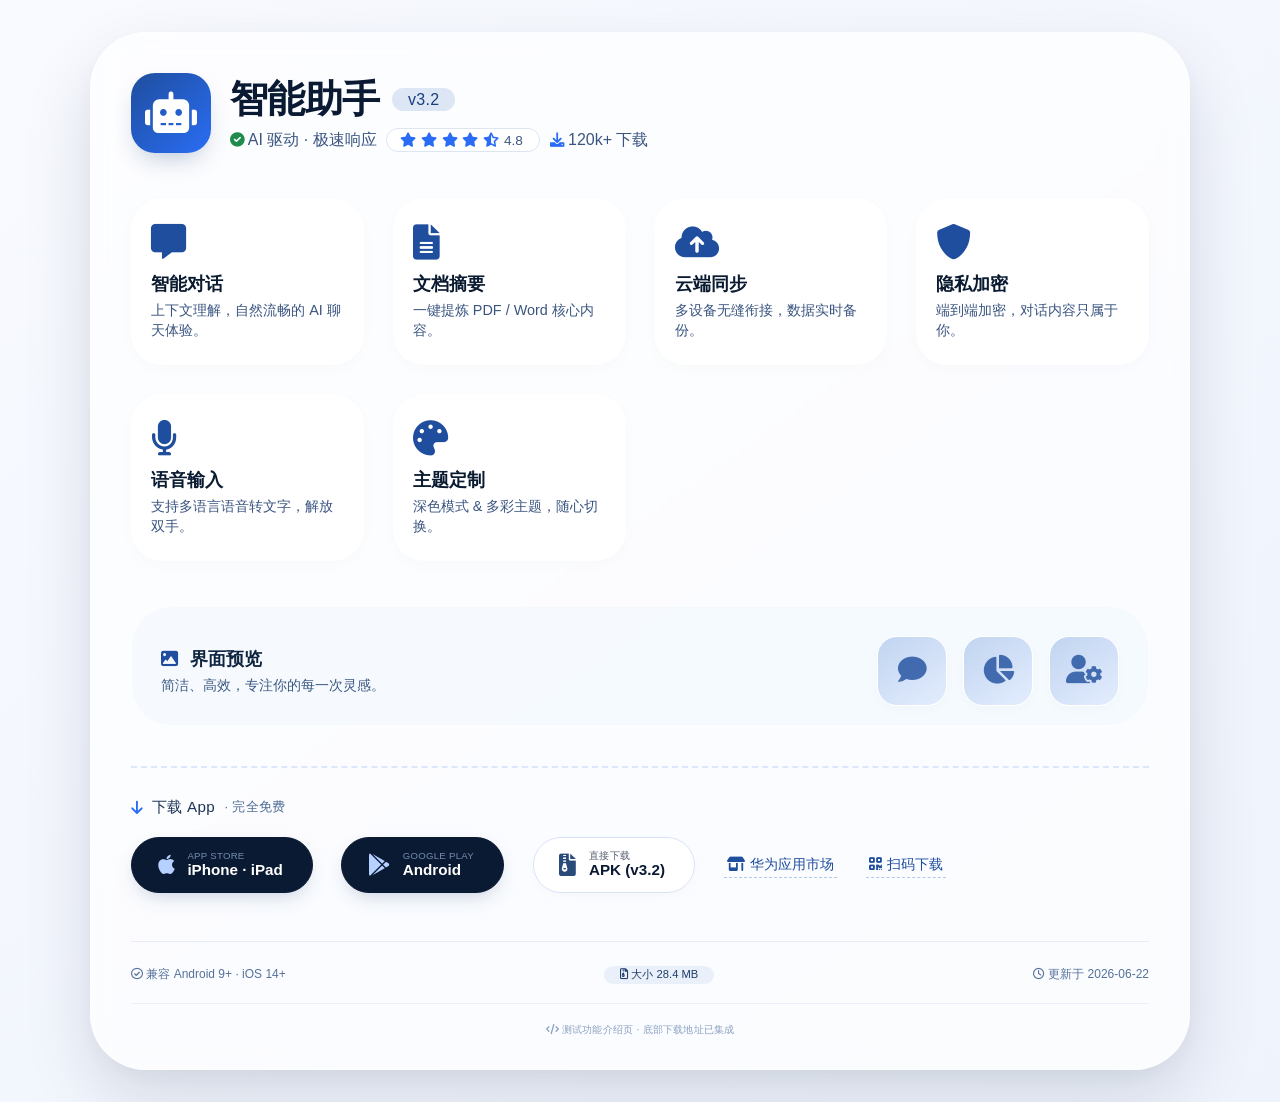
==== index.html @ 9016955b "Add index.html for app introduction page This file contains the complete HTML structure for the app " ====
<!DOCTYPE html>
<html lang="zh-CN">
<head>
  <meta charset="UTF-8">
  <meta name="viewport" content="width=device-width, initial-scale=1.0, maximum-scale=1.5, user-scalable=yes">
  <title>智能助手 · App 功能介绍</title>
  <!-- Font Awesome 图标库 (免费) -->
  <link rel="stylesheet" href="https://cdnjs.cloudflare.com/ajax/libs/font-awesome/6.0.0-beta3/css/all.min.css">
  <style>
    /* ----- 全局重置 & 主题 ----- */
    * {
      margin: 0;
      padding: 0;
      box-sizing: border-box;
    }

    body {
      font-family: 'Inter', -apple-system, BlinkMacSystemFont, 'Segoe UI', Roboto, Helvetica, Arial, sans-serif;
      background: linear-gradient(145deg, #f8faff 0%, #eef3fc 100%);
      min-height: 100vh;
      display: flex;
      flex-direction: column;
      align-items: center;
      justify-content: center;
      padding: 2rem 1.2rem;
      color: #0e1d34;
    }

    /* 主卡片容器 – 模拟移动应用介绍页 */
    .app-card {
      max-width: 1100px;
      width: 100%;
      background: rgba(255, 255, 255, 0.70);
      backdrop-filter: blur(12px);
      -webkit-backdrop-filter: blur(12px);
      border-radius: 56px;
      padding: 2.5rem 2.5rem 2rem;
      box-shadow: 0 30px 70px rgba(0, 20, 50, 0.12), 0 8px 24px rgba(0, 20, 50, 0.04);
      border: 1px solid rgba(255, 255, 255, 0.4);
      transition: all 0.2s;
    }

    /* 头部区域：App 图标 + 名称 + 简短描述 */
    .app-header {
      display: flex;
      flex-wrap: wrap;
      align-items: center;
      gap: 1.5rem 1.2rem;
      margin-bottom: 2.8rem;
    }

    .app-icon {
      width: 80px;
      height: 80px;
      background: linear-gradient(135deg, #1f4e9e, #2a6df4);
      border-radius: 24px;
      display: flex;
      align-items: center;
      justify-content: center;
      color: white;
      font-size: 2.6rem;
      box-shadow: 0 12px 24px -8px rgba(26, 62, 124, 0.3);
      flex-shrink: 0;
    }

    .app-title-group {
      flex: 1;
    }

    .app-title-group h1 {
      font-size: 2.4rem;
      font-weight: 700;
      letter-spacing: -0.02em;
      color: #0b1a33;
      display: flex;
      align-items: center;
      flex-wrap: wrap;
      gap: 0.2rem 0.8rem;
    }

    .app-title-group h1 small {
      font-size: 1rem;
      font-weight: 500;
      background: #dce6f5;
      padding: 0.15rem 1rem;
      border-radius: 40px;
      color: #1a3e7c;
      letter-spacing: 0.02em;
    }

    .app-title-group .subhead {
      font-size: 1rem;
      color: #3b5580;
      margin-top: 0.2rem;
      font-weight: 400;
      display: flex;
      align-items: center;
      gap: 0.6rem;
      flex-wrap: wrap;
    }

    .app-title-group .subhead i {
      color: #2a6df4;
      font-size: 0.9rem;
    }

    .rating {
      background: #ffffffcc;
      backdrop-filter: blur(4px);
      padding: 0.2rem 1rem 0.2rem 0.8rem;
      border-radius: 40px;
      font-size: 0.85rem;
      font-weight: 500;
      border: 1px solid #dce5f2;
      display: inline-flex;
      align-items: center;
      gap: 0.3rem;
    }

    .rating i {
      color: #f5b342;
    }

    /* 功能网格 — 重点功能介绍 */
    .features-grid {
      display: grid;
      grid-template-columns: repeat(auto-fit, minmax(190px, 1fr));
      gap: 1.8rem;
      margin: 2.2rem 0 2.8rem;
    }

    .feature-item {
      background: rgba(255, 255, 255, 0.6);
      backdrop-filter: blur(4px);
      -webkit-backdrop-filter: blur(4px);
      padding: 1.5rem 1.2rem;
      border-radius: 32px;
      border: 1px solid rgba(255, 255, 255, 0.8);
      box-shadow: 0 4px 16px rgba(0, 10, 30, 0.02);
      transition: 0.15s ease;
      display: flex;
      flex-direction: column;
    }

    .feature-item:hover {
      background: rgba(255, 255, 255, 0.85);
      box-shadow: 0 12px 28px -8px rgba(26, 62, 124, 0.08);
    }

    .feature-item .icon {
      font-size: 2.2rem;
      color: #1f4e9e;
      margin-bottom: 0.5rem;
    }

    .feature-item h3 {
      font-size: 1.15rem;
      font-weight: 600;
      margin-bottom: 0.25rem;
      color: #0a1a30;
    }

    .feature-item p {
      font-size: 0.9rem;
      line-height: 1.4;
      color: #3a5580;
    }

    /* 特色展示区 — 横向截图/预览 (模拟) */
    .preview-section {
      background: rgba(240, 247, 255, 0.5);
      border-radius: 40px;
      padding: 1.8rem 1.8rem 1.2rem;
      margin: 1.5rem 0 2.5rem;
      border: 1px solid rgba(255, 255, 255, 0.6);
      display: flex;
      flex-wrap: wrap;
      align-items: center;
      justify-content: space-between;
      gap: 1.2rem;
    }

    .preview-text {
      flex: 1 1 200px;
    }

    .preview-text h4 {
      font-size: 1.1rem;
      font-weight: 600;
      color: #0f2440;
      margin-bottom: 0.3rem;
    }

    .preview-text p {
      color: #3d5a82;
      font-size: 0.9rem;
    }

    .preview-thumbnails {
      display: flex;
      gap: 1rem;
      flex-wrap: wrap;
    }

    .thumb {
      width: 70px;
      height: 70px;
      background: linear-gradient(145deg, #c1d4f0, #e3edfe);
      border-radius: 20px;
      display: flex;
      align-items: center;
      justify-content: center;
      color: #1f4e9e;
      font-size: 1.8rem;
      border: 1px solid white;
      box-shadow: 0 4px 12px rgba(0,0,0,0.02);
    }

    .thumb i {
      opacity: 0.8;
    }

    /* ----- 底部下载区域 (重点) ----- */
    .download-section {
      margin-top: 2.2rem;
      padding-top: 1.8rem;
      border-top: 2px dashed rgba(42, 109, 244, 0.15);
      display: flex;
      flex-direction: column;
      gap: 1.2rem;
    }

    .download-title {
      font-weight: 500;
      color: #1d3457;
      letter-spacing: 0.02em;
      font-size: 0.95rem;
      display: flex;
      align-items: center;
      gap: 0.6rem;
    }

    .download-title i {
      color: #2a6df4;
    }

    .download-buttons {
      display: flex;
      flex-wrap: wrap;
      align-items: center;
      gap: 1rem 1.8rem;
    }

    /* 下载按钮通用样式 */
    .download-btn {
      display: inline-flex;
      align-items: center;
      justify-content: center;
      gap: 0.8rem;
      padding: 0.75rem 1.8rem 0.75rem 1.6rem;
      border-radius: 60px;
      background: white;
      border: 1px solid #d6e2f5;
      box-shadow: 0 4px 12px rgba(0, 20, 50, 0.02);
      font-weight: 500;
      font-size: 0.95rem;
      color: #0b1a33;
      text-decoration: none;
      transition: 0.15s ease;
      cursor: default;  /* 演示页面，无实际跳转 */
    }

    .download-btn i {
      font-size: 1.4rem;
      color: #1a3e7c;
    }

    .download-btn .btn-label {
      display: flex;
      flex-direction: column;
      line-height: 1.2;
    }

    .download-btn .btn-label small {
      font-weight: 400;
      font-size: 0.6rem;
      letter-spacing: 0.03em;
      opacity: 0.7;
      text-transform: uppercase;
    }

    .download-btn .btn-label span {
      font-weight: 600;
      font-size: 0.95rem;
    }

    /* 主要品牌下载按钮 (App Store / Google Play 风格) */
    .download-btn.primary {
      background: #0b1a33;
      border-color: #0b1a33;
      color: white;
      box-shadow: 0 8px 20px -6px rgba(26, 62, 124, 0.25);
    }

    .download-btn.primary i {
      color: #b6d0ff;
    }

    .download-btn.primary .btn-label small {
      color: #a0bce6;
    }

    .download-btn.primary .btn-label span {
      color: white;
    }

    /* 次要按钮 (APK / 其他) */
    .download-btn.secondary {
      background: rgba(255, 255, 255, 0.7);
      backdrop-filter: blur(4px);
    }

    .download-btn.secondary i {
      color: #2a4b7a;
    }

    /* 纯文本下载链接 (额外) */
    .download-link {
      color: #1f4e9e;
      font-weight: 500;
      text-decoration: none;
      border-bottom: 1px dashed #b2c9e8;
      padding: 0.2rem 0.2rem;
      transition: 0.1s;
      font-size: 0.9rem;
      display: inline-flex;
      align-items: center;
      gap: 0.3rem;
    }

    .download-link i {
      font-size: 0.9rem;
    }

    .download-link:hover {
      border-bottom-color: #1f4e9e;
    }

    /* 额外的底部小标签 */
    .footnote {
      margin-top: 1.8rem;
      font-size: 0.75rem;
      color: #55719b;
      display: flex;
      flex-wrap: wrap;
      justify-content: space-between;
      align-items: center;
      border-top: 1px solid #e6edf8;
      padding-top: 1.5rem;
    }

    .footnote .version {
      background: #eaf0fa;
      padding: 0.1rem 1rem;
      border-radius: 40px;
      font-size: 0.7rem;
      color: #1f3d69;
    }

    /* 响应式调整 */
    @media (max-width: 700px) {
      .app-card { padding: 1.8rem 1.2rem; border-radius: 40px; }
      .app-title-group h1 { font-size: 1.8rem; }
      .app-icon { width: 68px; height: 68px; font-size: 2.2rem; }
      .features-grid { grid-template-columns: 1fr 1fr; gap: 1rem; }
      .download-buttons { flex-direction: column; align-items: stretch; }
      .download-btn { justify-content: center; }
    }

    @media (max-width: 480px) {
      .features-grid { grid-template-columns: 1fr; }
      .preview-thumbnails { justify-content: center; }
      .app-header { flex-direction: column; align-items: flex-start; }
    }

    /* 无实际链接，但保留指针样式 */
    .download-btn, .download-link {
      cursor: default;
    }

    /* 模拟「复制链接」小交互 (视觉) */
    .download-btn:active {
      transform: scale(0.97);
    }
  </style>
</head>
<body>
<div class="app-card">

  <!-- 头部：App 标识 + 名称 + 评分 -->
  <header class="app-header">
    <div class="app-icon">
      <i class="fas fa-robot"></i>
    </div>
    <div class="app-title-group">
      <h1>
        智能助手
        <small>v3.2</small>
      </h1>
      <div class="subhead">
        <span><i class="fas fa-check-circle" style="color:#1f8b4c;"></i> AI 驱动 · 极速响应</span>
        <span class="rating">
          <i class="fas fa-star"></i><i class="fas fa-star"></i><i class="fas fa-star"></i><i class="fas fa-star"></i><i class="fas fa-star-half-alt"></i> 4.8
        </span>
        <span><i class="fas fa-download"></i> 120k+ 下载</span>
      </div>
    </div>
  </header>

  <!-- 功能介绍网格 (6个核心功能) -->
  <section class="features-grid">
    <div class="feature-item">
      <div class="icon"><i class="fas fa-message"></i></div>
      <h3>智能对话</h3>
      <p>上下文理解，自然流畅的 AI 聊天体验。</p>
    </div>
    <div class="feature-item">
      <div class="icon"><i class="fas fa-file-lines"></i></div>
      <h3>文档摘要</h3>
      <p>一键提炼 PDF / Word 核心内容。</p>
    </div>
    <div class="feature-item">
      <div class="icon"><i class="fas fa-cloud-upload-alt"></i></div>
      <h3>云端同步</h3>
      <p>多设备无缝衔接，数据实时备份。</p>
    </div>
    <div class="feature-item">
      <div class="icon"><i class="fas fa-shield-alt"></i></div>
      <h3>隐私加密</h3>
      <p>端到端加密，对话内容只属于你。</p>
    </div>
    <div class="feature-item">
      <div class="icon"><i class="fas fa-microphone"></i></div>
      <h3>语音输入</h3>
      <p>支持多语言语音转文字，解放双手。</p>
    </div>
    <div class="feature-item">
      <div class="icon"><i class="fas fa-palette"></i></div>
      <h3>主题定制</h3>
      <p>深色模式 & 多彩主题，随心切换。</p>
    </div>
  </section>

  <!-- 预览/截图展示 (模拟) -->
  <div class="preview-section">
    <div class="preview-text">
      <h4><i class="fas fa-image" style="margin-right: 6px; color:#1f4e9e;"></i> 界面预览</h4>
      <p>简洁、高效，专注你的每一次灵感。</p>
    </div>
    <div class="preview-thumbnails">
      <div class="thumb"><i class="fas fa-comment"></i></div>
      <div class="thumb"><i class="fas fa-chart-pie"></i></div>
      <div class="thumb"><i class="fas fa-user-cog"></i></div>
    </div>
  </div>

  <!-- 底部下载区域 (重点) -->
  <div class="download-section">
    <div class="download-title">
      <i class="fas fa-arrow-down"></i> 下载 App
      <span style="font-weight:400; font-size:0.8rem; color:#4d6a95;">· 完全免费</span>
    </div>

    <div class="download-buttons">
      <!-- App Store 下载 -->
      <a class="download-btn primary" href="#">
        <i class="fab fa-apple"></i>
        <span class="btn-label">
          <small>App Store</small>
          <span>iPhone · iPad</span>
        </span>
      </a>

      <!-- Google Play 下载 -->
      <a class="download-btn primary" href="#">
        <i class="fab fa-google-play"></i>
        <span class="btn-label">
          <small>Google Play</small>
          <span>Android</span>
        </span>
      </a>

      <!-- 直接下载 APK (Android) -->
      <a class="download-btn secondary" href="#">
        <i class="fas fa-file-archive"></i>
        <span class="btn-label">
          <small>直接下载</small>
          <span>APK (v3.2)</span>
        </span>
      </a>

      <!-- 额外的下载链接 (如 华为 / 小米 等) -->
      <a class="download-link" href="#">
        <i class="fas fa-store-alt"></i> 华为应用市场
      </a>
      <a class="download-link" href="#">
        <i class="fas fa-qrcode"></i> 扫码下载
      </a>
    </div>

    <!-- 附加信息：版本、大小等 -->
    <div class="footnote">
      <span><i class="far fa-circle-check"></i> 兼容 Android 9+ · iOS 14+</span>
      <span class="version"> <i class="far fa-file-zipper"></i> 大小 28.4 MB</span>
      <span><i class="far fa-clock"></i> 更新于 2026-06-22</span>
    </div>
  </div>

  <!-- 页面底部小标注 (仅作演示) -->
  <div style="margin-top:1.2rem; font-size:0.65rem; color:#8ba0c0; text-align:center; border-top:1px solid #eaf0fa; padding-top:1.2rem; letter-spacing:0.02em;">
    <i class="fas fa-code"></i> 测试功能介绍页 · 底部下载地址已集成
  </div>
</div>
</body>
</html>
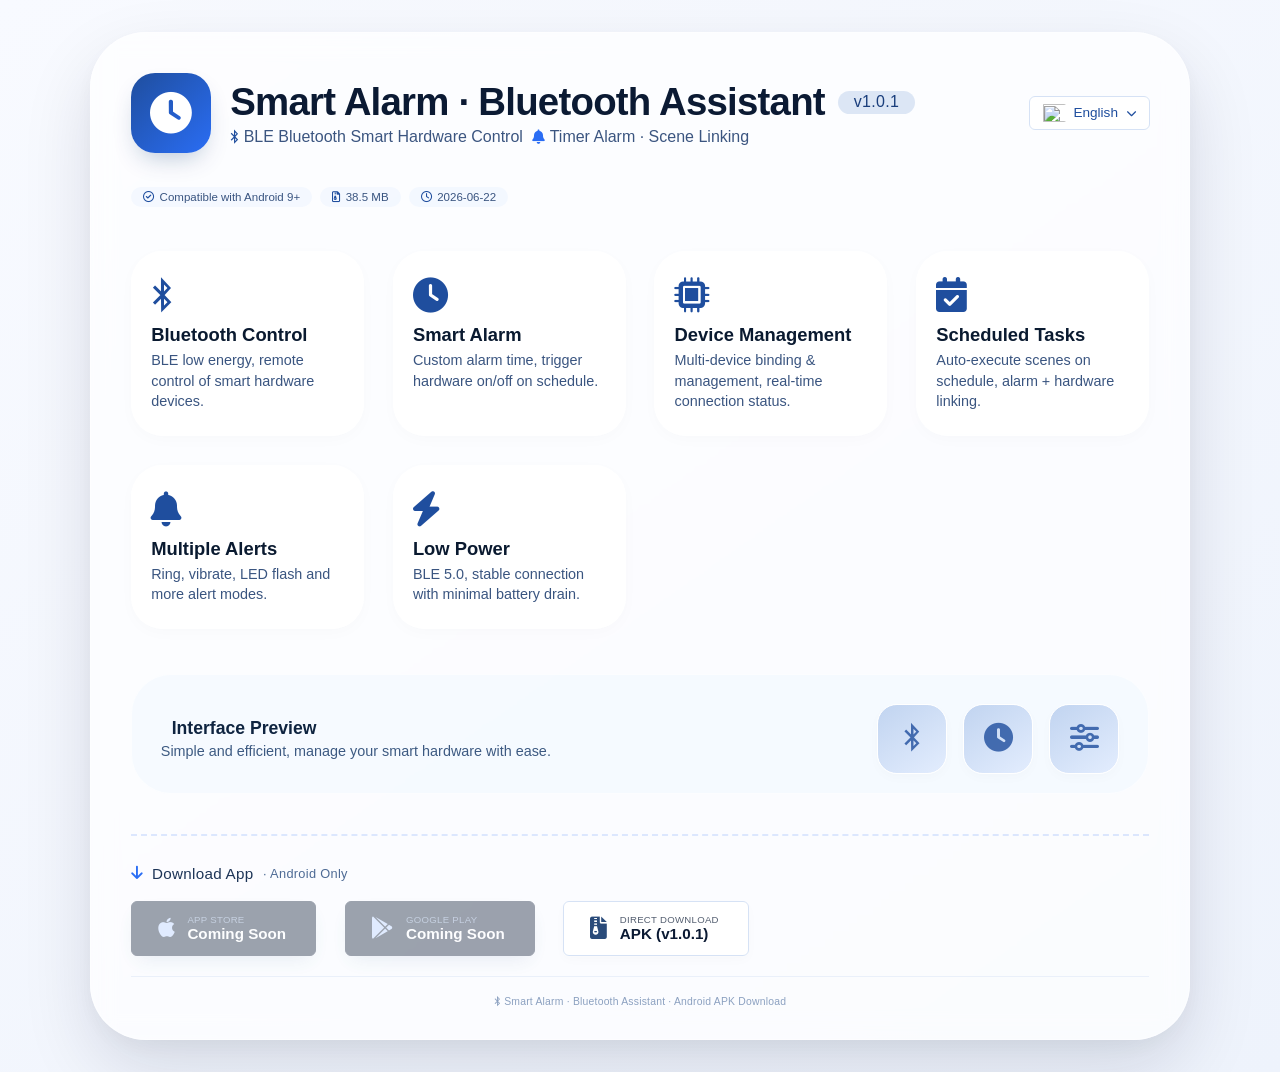
==== commit 4da1b002: "Refactor app page: split files, add i18n, redesign UI Split index.html into HTML/CSS/JS. Add i18n.js" ====
--- a/index.html
+++ b/index.html
@@ -1,525 +1,147 @@
 <!DOCTYPE html>
-<html lang="zh-CN">
+<html lang="en">
 <head>
   <meta charset="UTF-8">
   <meta name="viewport" content="width=device-width, initial-scale=1.0, maximum-scale=1.5, user-scalable=yes">
-  <title>智能助手 · App 功能介绍</title>
-  <!-- Font Awesome 图标库 (免费) -->
+  <title data-i18n="page.title">Smart Alarm · Bluetooth Assistant</title>
+  <!-- Font Awesome -->
   <link rel="stylesheet" href="https://cdnjs.cloudflare.com/ajax/libs/font-awesome/6.0.0-beta3/css/all.min.css">
-  <style>
-    /* ----- 全局重置 & 主题 ----- */
-    * {
-      margin: 0;
-      padding: 0;
-      box-sizing: border-box;
-    }
-
-    body {
-      font-family: 'Inter', -apple-system, BlinkMacSystemFont, 'Segoe UI', Roboto, Helvetica, Arial, sans-serif;
-      background: linear-gradient(145deg, #f8faff 0%, #eef3fc 100%);
-      min-height: 100vh;
-      display: flex;
-      flex-direction: column;
-      align-items: center;
-      justify-content: center;
-      padding: 2rem 1.2rem;
-      color: #0e1d34;
-    }
-
-    /* 主卡片容器 – 模拟移动应用介绍页 */
-    .app-card {
-      max-width: 1100px;
-      width: 100%;
-      background: rgba(255, 255, 255, 0.70);
-      backdrop-filter: blur(12px);
-      -webkit-backdrop-filter: blur(12px);
-      border-radius: 56px;
-      padding: 2.5rem 2.5rem 2rem;
-      box-shadow: 0 30px 70px rgba(0, 20, 50, 0.12), 0 8px 24px rgba(0, 20, 50, 0.04);
-      border: 1px solid rgba(255, 255, 255, 0.4);
-      transition: all 0.2s;
-    }
-
-    /* 头部区域：App 图标 + 名称 + 简短描述 */
-    .app-header {
-      display: flex;
-      flex-wrap: wrap;
-      align-items: center;
-      gap: 1.5rem 1.2rem;
-      margin-bottom: 2.8rem;
-    }
-
-    .app-icon {
-      width: 80px;
-      height: 80px;
-      background: linear-gradient(135deg, #1f4e9e, #2a6df4);
-      border-radius: 24px;
-      display: flex;
-      align-items: center;
-      justify-content: center;
-      color: white;
-      font-size: 2.6rem;
-      box-shadow: 0 12px 24px -8px rgba(26, 62, 124, 0.3);
-      flex-shrink: 0;
-    }
-
-    .app-title-group {
-      flex: 1;
-    }
-
-    .app-title-group h1 {
-      font-size: 2.4rem;
-      font-weight: 700;
-      letter-spacing: -0.02em;
-      color: #0b1a33;
-      display: flex;
-      align-items: center;
-      flex-wrap: wrap;
-      gap: 0.2rem 0.8rem;
-    }
-
-    .app-title-group h1 small {
-      font-size: 1rem;
-      font-weight: 500;
-      background: #dce6f5;
-      padding: 0.15rem 1rem;
-      border-radius: 40px;
-      color: #1a3e7c;
-      letter-spacing: 0.02em;
-    }
-
-    .app-title-group .subhead {
-      font-size: 1rem;
-      color: #3b5580;
-      margin-top: 0.2rem;
-      font-weight: 400;
-      display: flex;
-      align-items: center;
-      gap: 0.6rem;
-      flex-wrap: wrap;
-    }
-
-    .app-title-group .subhead i {
-      color: #2a6df4;
-      font-size: 0.9rem;
-    }
-
-    .rating {
-      background: #ffffffcc;
-      backdrop-filter: blur(4px);
-      padding: 0.2rem 1rem 0.2rem 0.8rem;
-      border-radius: 40px;
-      font-size: 0.85rem;
-      font-weight: 500;
-      border: 1px solid #dce5f2;
-      display: inline-flex;
-      align-items: center;
-      gap: 0.3rem;
-    }
-
-    .rating i {
-      color: #f5b342;
-    }
-
-    /* 功能网格 — 重点功能介绍 */
-    .features-grid {
-      display: grid;
-      grid-template-columns: repeat(auto-fit, minmax(190px, 1fr));
-      gap: 1.8rem;
-      margin: 2.2rem 0 2.8rem;
-    }
-
-    .feature-item {
-      background: rgba(255, 255, 255, 0.6);
-      backdrop-filter: blur(4px);
-      -webkit-backdrop-filter: blur(4px);
-      padding: 1.5rem 1.2rem;
-      border-radius: 32px;
-      border: 1px solid rgba(255, 255, 255, 0.8);
-      box-shadow: 0 4px 16px rgba(0, 10, 30, 0.02);
-      transition: 0.15s ease;
-      display: flex;
-      flex-direction: column;
-    }
-
-    .feature-item:hover {
-      background: rgba(255, 255, 255, 0.85);
-      box-shadow: 0 12px 28px -8px rgba(26, 62, 124, 0.08);
-    }
-
-    .feature-item .icon {
-      font-size: 2.2rem;
-      color: #1f4e9e;
-      margin-bottom: 0.5rem;
-    }
-
-    .feature-item h3 {
-      font-size: 1.15rem;
-      font-weight: 600;
-      margin-bottom: 0.25rem;
-      color: #0a1a30;
-    }
-
-    .feature-item p {
-      font-size: 0.9rem;
-      line-height: 1.4;
-      color: #3a5580;
-    }
-
-    /* 特色展示区 — 横向截图/预览 (模拟) */
-    .preview-section {
-      background: rgba(240, 247, 255, 0.5);
-      border-radius: 40px;
-      padding: 1.8rem 1.8rem 1.2rem;
-      margin: 1.5rem 0 2.5rem;
-      border: 1px solid rgba(255, 255, 255, 0.6);
-      display: flex;
-      flex-wrap: wrap;
-      align-items: center;
-      justify-content: space-between;
-      gap: 1.2rem;
-    }
-
-    .preview-text {
-      flex: 1 1 200px;
-    }
-
-    .preview-text h4 {
-      font-size: 1.1rem;
-      font-weight: 600;
-      color: #0f2440;
-      margin-bottom: 0.3rem;
-    }
-
-    .preview-text p {
-      color: #3d5a82;
-      font-size: 0.9rem;
-    }
-
-    .preview-thumbnails {
-      display: flex;
-      gap: 1rem;
-      flex-wrap: wrap;
-    }
-
-    .thumb {
-      width: 70px;
-      height: 70px;
-      background: linear-gradient(145deg, #c1d4f0, #e3edfe);
-      border-radius: 20px;
-      display: flex;
-      align-items: center;
-      justify-content: center;
-      color: #1f4e9e;
-      font-size: 1.8rem;
-      border: 1px solid white;
-      box-shadow: 0 4px 12px rgba(0,0,0,0.02);
-    }
-
-    .thumb i {
-      opacity: 0.8;
-    }
-
-    /* ----- 底部下载区域 (重点) ----- */
-    .download-section {
-      margin-top: 2.2rem;
-      padding-top: 1.8rem;
-      border-top: 2px dashed rgba(42, 109, 244, 0.15);
-      display: flex;
-      flex-direction: column;
-      gap: 1.2rem;
-    }
-
-    .download-title {
-      font-weight: 500;
-      color: #1d3457;
-      letter-spacing: 0.02em;
-      font-size: 0.95rem;
-      display: flex;
-      align-items: center;
-      gap: 0.6rem;
-    }
-
-    .download-title i {
-      color: #2a6df4;
-    }
-
-    .download-buttons {
-      display: flex;
-      flex-wrap: wrap;
-      align-items: center;
-      gap: 1rem 1.8rem;
-    }
-
-    /* 下载按钮通用样式 */
-    .download-btn {
-      display: inline-flex;
-      align-items: center;
-      justify-content: center;
-      gap: 0.8rem;
-      padding: 0.75rem 1.8rem 0.75rem 1.6rem;
-      border-radius: 60px;
-      background: white;
-      border: 1px solid #d6e2f5;
-      box-shadow: 0 4px 12px rgba(0, 20, 50, 0.02);
-      font-weight: 500;
-      font-size: 0.95rem;
-      color: #0b1a33;
-      text-decoration: none;
-      transition: 0.15s ease;
-      cursor: default;  /* 演示页面，无实际跳转 */
-    }
-
-    .download-btn i {
-      font-size: 1.4rem;
-      color: #1a3e7c;
-    }
-
-    .download-btn .btn-label {
-      display: flex;
-      flex-direction: column;
-      line-height: 1.2;
-    }
-
-    .download-btn .btn-label small {
-      font-weight: 400;
-      font-size: 0.6rem;
-      letter-spacing: 0.03em;
-      opacity: 0.7;
-      text-transform: uppercase;
-    }
-
-    .download-btn .btn-label span {
-      font-weight: 600;
-      font-size: 0.95rem;
-    }
-
-    /* 主要品牌下载按钮 (App Store / Google Play 风格) */
-    .download-btn.primary {
-      background: #0b1a33;
-      border-color: #0b1a33;
-      color: white;
-      box-shadow: 0 8px 20px -6px rgba(26, 62, 124, 0.25);
-    }
-
-    .download-btn.primary i {
-      color: #b6d0ff;
-    }
-
-    .download-btn.primary .btn-label small {
-      color: #a0bce6;
-    }
-
-    .download-btn.primary .btn-label span {
-      color: white;
-    }
-
-    /* 次要按钮 (APK / 其他) */
-    .download-btn.secondary {
-      background: rgba(255, 255, 255, 0.7);
-      backdrop-filter: blur(4px);
-    }
-
-    .download-btn.secondary i {
-      color: #2a4b7a;
-    }
-
-    /* 纯文本下载链接 (额外) */
-    .download-link {
-      color: #1f4e9e;
-      font-weight: 500;
-      text-decoration: none;
-      border-bottom: 1px dashed #b2c9e8;
-      padding: 0.2rem 0.2rem;
-      transition: 0.1s;
-      font-size: 0.9rem;
-      display: inline-flex;
-      align-items: center;
-      gap: 0.3rem;
-    }
-
-    .download-link i {
-      font-size: 0.9rem;
-    }
-
-    .download-link:hover {
-      border-bottom-color: #1f4e9e;
-    }
-
-    /* 额外的底部小标签 */
-    .footnote {
-      margin-top: 1.8rem;
-      font-size: 0.75rem;
-      color: #55719b;
-      display: flex;
-      flex-wrap: wrap;
-      justify-content: space-between;
-      align-items: center;
-      border-top: 1px solid #e6edf8;
-      padding-top: 1.5rem;
-    }
-
-    .footnote .version {
-      background: #eaf0fa;
-      padding: 0.1rem 1rem;
-      border-radius: 40px;
-      font-size: 0.7rem;
-      color: #1f3d69;
-    }
-
-    /* 响应式调整 */
-    @media (max-width: 700px) {
-      .app-card { padding: 1.8rem 1.2rem; border-radius: 40px; }
-      .app-title-group h1 { font-size: 1.8rem; }
-      .app-icon { width: 68px; height: 68px; font-size: 2.2rem; }
-      .features-grid { grid-template-columns: 1fr 1fr; gap: 1rem; }
-      .download-buttons { flex-direction: column; align-items: stretch; }
-      .download-btn { justify-content: center; }
-    }
-
-    @media (max-width: 480px) {
-      .features-grid { grid-template-columns: 1fr; }
-      .preview-thumbnails { justify-content: center; }
-      .app-header { flex-direction: column; align-items: flex-start; }
-    }
-
-    /* 无实际链接，但保留指针样式 */
-    .download-btn, .download-link {
-      cursor: default;
-    }
-
-    /* 模拟「复制链接」小交互 (视觉) */
-    .download-btn:active {
-      transform: scale(0.97);
-    }
-  </style>
+  <!-- 样式 -->
+  <link rel="stylesheet" href="styles.css">
 </head>
 <body>
+
 <div class="app-card">
 
-  <!-- 头部：App 标识 + 名称 + 评分 -->
+  <!-- 头部 -->
   <header class="app-header">
     <div class="app-icon">
-      <i class="fas fa-robot"></i>
+      <i class="fas fa-clock"></i>
     </div>
     <div class="app-title-group">
       <h1>
-        智能助手
-        <small>v3.2</small>
+        <span data-i18n="app.title">Smart Alarm · Bluetooth Assistant</span>
+        <small id="app-version">v1.0.1</small>
       </h1>
       <div class="subhead">
-        <span><i class="fas fa-check-circle" style="color:#1f8b4c;"></i> AI 驱动 · 极速响应</span>
-        <span class="rating">
-          <i class="fas fa-star"></i><i class="fas fa-star"></i><i class="fas fa-star"></i><i class="fas fa-star"></i><i class="fas fa-star-half-alt"></i> 4.8
-        </span>
-        <span><i class="fas fa-download"></i> 120k+ 下载</span>
+        <span><i class="fab fa-bluetooth-b" style="color:#1f4e9e;"></i> <span data-i18n="app.subhead1">BLE Bluetooth Smart Hardware Control</span></span>
+        <span><i class="fas fa-bell"></i> <span data-i18n="app.subhead2">Timer Alarm · Scene Linking</span></span>
       </div>
+    </div>
+    <!-- 语言切换下拉 -->
+    <div class="lang-dropdown" id="lang-dropdown">
+      <button class="lang-btn" id="lang-btn" type="button">
+        <img class="lang-flag" src="" alt="" width="24" height="18">
+        <span class="lang-name"></span>
+        <i class="fas fa-chevron-down lang-arrow"></i>
+      </button>
+      <div class="lang-menu" id="lang-menu"></div>
+    </div>
+    <!-- 版本信息 -->
+    <div class="app-meta">
+      <span class="app-meta-item"><i class="far fa-circle-check"></i> <span data-i18n="footnote.compat">Compatible with Android 9+</span></span>
+      <span class="app-meta-item"><i class="far fa-file-zipper"></i> <span id="file-size">Size 12.8 MB</span></span>
+      <span class="app-meta-item"><i class="far fa-clock"></i> <span id="updated-date">Updated 2026-06-22</span></span>
     </div>
   </header>
 
-  <!-- 功能介绍网格 (6个核心功能) -->
+
+  <!-- 功能介绍 -->
   <section class="features-grid">
     <div class="feature-item">
-      <div class="icon"><i class="fas fa-message"></i></div>
-      <h3>智能对话</h3>
-      <p>上下文理解，自然流畅的 AI 聊天体验。</p>
+      <div class="icon"><i class="fab fa-bluetooth-b"></i></div>
+      <h3 data-i18n="feat1.title">Bluetooth Control</h3>
+      <p data-i18n="feat1.desc">BLE low energy, remote control of smart hardware devices.</p>
     </div>
     <div class="feature-item">
-      <div class="icon"><i class="fas fa-file-lines"></i></div>
-      <h3>文档摘要</h3>
-      <p>一键提炼 PDF / Word 核心内容。</p>
+      <div class="icon"><i class="fas fa-clock"></i></div>
+      <h3 data-i18n="feat2.title">Smart Alarm</h3>
+      <p data-i18n="feat2.desc">Custom alarm time, trigger hardware on/off on schedule.</p>
     </div>
     <div class="feature-item">
-      <div class="icon"><i class="fas fa-cloud-upload-alt"></i></div>
-      <h3>云端同步</h3>
-      <p>多设备无缝衔接，数据实时备份。</p>
+      <div class="icon"><i class="fas fa-microchip"></i></div>
+      <h3 data-i18n="feat3.title">Device Management</h3>
+      <p data-i18n="feat3.desc">Multi-device binding & management, real-time connection status.</p>
     </div>
     <div class="feature-item">
-      <div class="icon"><i class="fas fa-shield-alt"></i></div>
-      <h3>隐私加密</h3>
-      <p>端到端加密，对话内容只属于你。</p>
+      <div class="icon"><i class="fas fa-calendar-check"></i></div>
+      <h3 data-i18n="feat4.title">Scheduled Tasks</h3>
+      <p data-i18n="feat4.desc">Auto-execute scenes on schedule, alarm + hardware linking.</p>
     </div>
     <div class="feature-item">
-      <div class="icon"><i class="fas fa-microphone"></i></div>
-      <h3>语音输入</h3>
-      <p>支持多语言语音转文字，解放双手。</p>
+      <div class="icon"><i class="fas fa-bell"></i></div>
+      <h3 data-i18n="feat5.title">Multiple Alerts</h3>
+      <p data-i18n="feat5.desc">Ring, vibrate, LED flash and more alert modes.</p>
     </div>
     <div class="feature-item">
-      <div class="icon"><i class="fas fa-palette"></i></div>
-      <h3>主题定制</h3>
-      <p>深色模式 & 多彩主题，随心切换。</p>
+      <div class="icon"><i class="fas fa-bolt"></i></div>
+      <h3 data-i18n="feat6.title">Low Power</h3>
+      <p data-i18n="feat6.desc">BLE 5.0, stable connection with minimal battery drain.</p>
     </div>
   </section>
 
-  <!-- 预览/截图展示 (模拟) -->
+  <!-- 预览区域 -->
   <div class="preview-section">
     <div class="preview-text">
-      <h4><i class="fas fa-image" style="margin-right: 6px; color:#1f4e9e;"></i> 界面预览</h4>
-      <p>简洁、高效，专注你的每一次灵感。</p>
+      <h4><i class="fas fa-mobile-screen" style="margin-right:6px;color:#1f4e9e;"></i> <span data-i18n="preview.title">Interface Preview</span></h4>
+      <p data-i18n="preview.desc">Simple and efficient, manage your smart hardware with ease.</p>
     </div>
     <div class="preview-thumbnails">
-      <div class="thumb"><i class="fas fa-comment"></i></div>
-      <div class="thumb"><i class="fas fa-chart-pie"></i></div>
-      <div class="thumb"><i class="fas fa-user-cog"></i></div>
+      <div class="thumb"><i class="fab fa-bluetooth-b"></i></div>
+      <div class="thumb"><i class="fas fa-clock"></i></div>
+      <div class="thumb"><i class="fas fa-sliders"></i></div>
     </div>
   </div>
 
-  <!-- 底部下载区域 (重点) -->
+  <!-- 下载区域 -->
   <div class="download-section">
     <div class="download-title">
-      <i class="fas fa-arrow-down"></i> 下载 App
-      <span style="font-weight:400; font-size:0.8rem; color:#4d6a95;">· 完全免费</span>
+      <i class="fas fa-arrow-down"></i> <span data-i18n="download.title">Download App</span>
+      <span style="font-weight:400;font-size:0.8rem;color:#4d6a95;" data-i18n="download.sub">· Android Only</span>
     </div>
 
     <div class="download-buttons">
-      <!-- App Store 下载 -->
-      <a class="download-btn primary" href="#">
+      <!-- App Store (暂未上架) -->
+      <a class="download-btn primary disabled" href="javascript:void(0)" style="opacity:0.4;pointer-events:none;">
         <i class="fab fa-apple"></i>
         <span class="btn-label">
-          <small>App Store</small>
-          <span>iPhone · iPad</span>
+          <small data-i18n="download.appstore.label">App Store</small>
+          <span data-i18n="download.appstore.status">Coming Soon</span>
         </span>
       </a>
 
-      <!-- Google Play 下载 -->
-      <a class="download-btn primary" href="#">
+      <!-- Google Play (暂未上架) -->
+      <a class="download-btn primary disabled" href="javascript:void(0)" style="opacity:0.4;pointer-events:none;">
         <i class="fab fa-google-play"></i>
         <span class="btn-label">
-          <small>Google Play</small>
-          <span>Android</span>
+          <small data-i18n="download.googleplay.label">Google Play</small>
+          <span data-i18n="download.googleplay.status">Coming Soon</span>
         </span>
       </a>
 
-      <!-- 直接下载 APK (Android) -->
-      <a class="download-btn secondary" href="#">
+      <!-- APK 下载 -->
+      <a id="apk-download-url" class="download-btn secondary" href="apk/com.leo.timer-1.0.1.apk" download>
         <i class="fas fa-file-archive"></i>
         <span class="btn-label">
-          <small>直接下载</small>
-          <span>APK (v3.2)</span>
+          <small data-i18n="download.apk.label">Direct Download</small>
+          <span id="apk-name">APK (v1.0.1)</span>
         </span>
-      </a>
-
-      <!-- 额外的下载链接 (如 华为 / 小米 等) -->
-      <a class="download-link" href="#">
-        <i class="fas fa-store-alt"></i> 华为应用市场
-      </a>
-      <a class="download-link" href="#">
-        <i class="fas fa-qrcode"></i> 扫码下载
       </a>
     </div>
 
-    <!-- 附加信息：版本、大小等 -->
-    <div class="footnote">
-      <span><i class="far fa-circle-check"></i> 兼容 Android 9+ · iOS 14+</span>
-      <span class="version"> <i class="far fa-file-zipper"></i> 大小 28.4 MB</span>
-      <span><i class="far fa-clock"></i> 更新于 2026-06-22</span>
-    </div>
   </div>
 
-  <!-- 页面底部小标注 (仅作演示) -->
-  <div style="margin-top:1.2rem; font-size:0.65rem; color:#8ba0c0; text-align:center; border-top:1px solid #eaf0fa; padding-top:1.2rem; letter-spacing:0.02em;">
-    <i class="fas fa-code"></i> 测试功能介绍页 · 底部下载地址已集成
+  <!-- 底部小字 -->
+  <div class="bottom-note">
+    <i class="fab fa-bluetooth-b"></i> <span data-i18n="bottom.text">Smart Alarm · Bluetooth Assistant · Android APK Download</span>
   </div>
 </div>
+
+<!-- 应用配置 -->
+<script src="config.js"></script>
+<!-- i18n 翻译表 -->
+<script src="i18n.js"></script>
+<!-- 语言切换逻辑 -->
+<script src="script.js"></script>
 </body>
 </html>
--- a/styles.css
+++ b/styles.css
@@ -0,0 +1,461 @@
+/* ============================================================
+   styles.css — 智能闹钟 · 蓝牙助手
+   ============================================================ */
+
+/* ----- 全局重置 & 主题 ----- */
+* {
+  margin: 0;
+  padding: 0;
+  box-sizing: border-box;
+}
+
+body {
+  font-family: 'Inter', -apple-system, BlinkMacSystemFont, 'Segoe UI', Roboto, Helvetica, Arial, sans-serif;
+  background: linear-gradient(145deg, #f8faff 0%, #eef3fc 100%);
+  min-height: 100vh;
+  display: flex;
+  flex-direction: column;
+  align-items: center;
+  justify-content: center;
+  padding: 2rem 1.2rem;
+  color: #0e1d34;
+}
+
+/* ----- 语言切换下拉框 ----- */
+.lang-dropdown {
+  position: relative;
+  flex-shrink: 0;
+}
+
+.lang-btn {
+  display: inline-flex;
+  align-items: center;
+  gap: 0.4rem;
+  background: rgba(255, 255, 255, 0.8);
+  backdrop-filter: blur(8px);
+  -webkit-backdrop-filter: blur(8px);
+  border: 1px solid #d6e2f5;
+  border-radius: 6px;
+  padding: 0.45rem 0.8rem;
+  font-size: 0.85rem;
+  font-weight: 500;
+  color: #1f4e9e;
+  cursor: pointer;
+  transition: 0.15s ease;
+  font-family: inherit;
+  outline: none;
+}
+
+.lang-btn:hover {
+  background-color: rgba(255, 255, 255, 0.95);
+  box-shadow: 0 4px 12px rgba(26, 62, 124, 0.1);
+}
+
+.lang-flag {
+  border-radius: 2px;
+  flex-shrink: 0;
+}
+
+.lang-arrow {
+  font-size: 0.65rem;
+  margin-left: 0.15rem;
+  transition: 0.15s ease;
+}
+
+.lang-dropdown.open .lang-arrow {
+  transform: rotate(180deg);
+}
+
+.lang-menu {
+  display: none;
+  position: absolute;
+  top: calc(100% + 4px);
+  right: 0;
+  min-width: 100%;
+  background: rgba(255, 255, 255, 0.97);
+  backdrop-filter: blur(12px);
+  -webkit-backdrop-filter: blur(12px);
+  border: 1px solid #d6e2f5;
+  border-radius: 6px;
+  box-shadow: 0 8px 24px rgba(0, 20, 50, 0.1);
+  z-index: 50;
+  overflow: hidden;
+}
+
+.lang-dropdown.open .lang-menu {
+  display: block;
+}
+
+.lang-option {
+  display: flex;
+  align-items: center;
+  gap: 0.5rem;
+  padding: 0.55rem 0.9rem;
+  cursor: pointer;
+  font-size: 0.85rem;
+  color: #1f4e9e;
+  transition: 0.1s ease;
+  white-space: nowrap;
+}
+
+.lang-option:hover {
+  background: #eef3fc;
+}
+
+.lang-option.active {
+  background: #dce6f5;
+  font-weight: 600;
+}
+
+.lang-option .lang-flag {
+  flex-shrink: 0;
+}
+
+/* ----- 主卡片容器 ----- */
+.app-card {
+  max-width: 1100px;
+  width: 100%;
+  background: rgba(255, 255, 255, 0.70);
+  backdrop-filter: blur(12px);
+  -webkit-backdrop-filter: blur(12px);
+  border-radius: 56px;
+  padding: 2.5rem 2.5rem 2rem;
+  box-shadow: 0 30px 70px rgba(0, 20, 50, 0.12), 0 8px 24px rgba(0, 20, 50, 0.04);
+  border: 1px solid rgba(255, 255, 255, 0.4);
+  transition: all 0.2s;
+}
+
+/* ----- 头部区域 ----- */
+.app-header {
+  display: flex;
+  flex-wrap: wrap;
+  align-items: center;
+  gap: 1.5rem 1.2rem;
+  margin-bottom: 2.8rem;
+}
+
+.app-icon {
+  width: 80px;
+  height: 80px;
+  background: linear-gradient(135deg, #1f4e9e, #2a6df4);
+  border-radius: 24px;
+  display: flex;
+  align-items: center;
+  justify-content: center;
+  color: white;
+  font-size: 2.6rem;
+  box-shadow: 0 12px 24px -8px rgba(26, 62, 124, 0.3);
+  flex-shrink: 0;
+}
+
+.app-title-group {
+  flex: 1;
+}
+
+.app-title-group h1 {
+  font-size: 2.4rem;
+  font-weight: 700;
+  letter-spacing: -0.02em;
+  color: #0b1a33;
+  display: flex;
+  align-items: center;
+  flex-wrap: wrap;
+  gap: 0.2rem 0.8rem;
+}
+
+.app-title-group h1 small {
+  font-size: 1rem;
+  font-weight: 500;
+  background: #dce6f5;
+  padding: 0.15rem 1rem;
+  border-radius: 40px;
+  color: #1a3e7c;
+  letter-spacing: 0.02em;
+}
+
+.app-title-group .subhead {
+  font-size: 1rem;
+  color: #3b5580;
+  margin-top: 0.2rem;
+  font-weight: 400;
+  display: flex;
+  align-items: center;
+  gap: 0.6rem;
+  flex-wrap: wrap;
+}
+
+.app-title-group .subhead i {
+  color: #2a6df4;
+  font-size: 0.9rem;
+}
+
+/* ----- 功能网格 ----- */
+.features-grid {
+  display: grid;
+  grid-template-columns: repeat(auto-fit, minmax(190px, 1fr));
+  gap: 1.8rem;
+  margin: 2.2rem 0 2.8rem;
+}
+
+.feature-item {
+  background: rgba(255, 255, 255, 0.6);
+  backdrop-filter: blur(4px);
+  -webkit-backdrop-filter: blur(4px);
+  padding: 1.5rem 1.2rem;
+  border-radius: 32px;
+  border: 1px solid rgba(255, 255, 255, 0.8);
+  box-shadow: 0 4px 16px rgba(0, 10, 30, 0.02);
+  transition: 0.15s ease;
+  display: flex;
+  flex-direction: column;
+}
+
+.feature-item:hover {
+  background: rgba(255, 255, 255, 0.85);
+  box-shadow: 0 12px 28px -8px rgba(26, 62, 124, 0.08);
+}
+
+.feature-item .icon {
+  font-size: 2.2rem;
+  color: #1f4e9e;
+  margin-bottom: 0.5rem;
+}
+
+.feature-item h3 {
+  font-size: 1.15rem;
+  font-weight: 600;
+  margin-bottom: 0.25rem;
+  color: #0a1a30;
+}
+
+.feature-item p {
+  font-size: 0.9rem;
+  line-height: 1.4;
+  color: #3a5580;
+}
+
+/* ----- 预览区域 ----- */
+.preview-section {
+  background: rgba(240, 247, 255, 0.5);
+  border-radius: 40px;
+  padding: 1.8rem 1.8rem 1.2rem;
+  margin: 1.5rem 0 2.5rem;
+  border: 1px solid rgba(255, 255, 255, 0.6);
+  display: flex;
+  flex-wrap: wrap;
+  align-items: center;
+  justify-content: space-between;
+  gap: 1.2rem;
+}
+
+.preview-text {
+  flex: 1 1 200px;
+}
+
+.preview-text h4 {
+  font-size: 1.1rem;
+  font-weight: 600;
+  color: #0f2440;
+  margin-bottom: 0.3rem;
+}
+
+.preview-text p {
+  color: #3d5a82;
+  font-size: 0.9rem;
+}
+
+.preview-thumbnails {
+  display: flex;
+  gap: 1rem;
+  flex-wrap: wrap;
+}
+
+.thumb {
+  width: 70px;
+  height: 70px;
+  background: linear-gradient(145deg, #c1d4f0, #e3edfe);
+  border-radius: 20px;
+  display: flex;
+  align-items: center;
+  justify-content: center;
+  color: #1f4e9e;
+  font-size: 1.8rem;
+  border: 1px solid white;
+  box-shadow: 0 4px 12px rgba(0,0,0,0.02);
+}
+
+.thumb i {
+  opacity: 0.8;
+}
+
+/* ----- 底部下载区域 ----- */
+.download-section {
+  margin-top: 2.2rem;
+  padding-top: 1.8rem;
+  border-top: 2px dashed rgba(42, 109, 244, 0.15);
+  display: flex;
+  flex-direction: column;
+  gap: 1.2rem;
+}
+
+.download-title {
+  font-weight: 500;
+  color: #1d3457;
+  letter-spacing: 0.02em;
+  font-size: 0.95rem;
+  display: flex;
+  align-items: center;
+  gap: 0.6rem;
+}
+
+.download-title i {
+  color: #2a6df4;
+}
+
+.download-buttons {
+  display: flex;
+  flex-wrap: wrap;
+  align-items: center;
+  gap: 1rem 1.8rem;
+}
+
+/* 下载按钮通用样式 */
+.download-btn {
+  display: inline-flex;
+  align-items: center;
+  justify-content: center;
+  gap: 0.8rem;
+  padding: 0.75rem 1.8rem 0.75rem 1.6rem;
+  border-radius: 6px;
+  background: white;
+  border: 1px solid #d6e2f5;
+  box-shadow: 0 4px 12px rgba(0, 20, 50, 0.02);
+  font-weight: 500;
+  font-size: 0.95rem;
+  color: #0b1a33;
+  text-decoration: none;
+  transition: 0.15s ease;
+}
+
+.download-btn:not(.disabled) {
+  cursor: pointer;
+}
+
+.download-btn i {
+  font-size: 1.4rem;
+  color: #1a3e7c;
+}
+
+.download-btn .btn-label {
+  display: flex;
+  flex-direction: column;
+  line-height: 1.2;
+}
+
+.download-btn .btn-label small {
+  font-weight: 400;
+  font-size: 0.6rem;
+  letter-spacing: 0.03em;
+  opacity: 0.7;
+  text-transform: uppercase;
+}
+
+.download-btn .btn-label span {
+  font-weight: 600;
+  font-size: 0.95rem;
+}
+
+/* 主要品牌按钮 */
+.download-btn.primary {
+  background: #0b1a33;
+  border-color: #0b1a33;
+  color: white;
+  box-shadow: 0 8px 20px -6px rgba(26, 62, 124, 0.25);
+}
+
+.download-btn.primary i {
+  color: #b6d0ff;
+}
+
+.download-btn.primary .btn-label small {
+  color: #a0bce6;
+}
+
+.download-btn.primary .btn-label span {
+  color: white;
+}
+
+/* 次要按钮 */
+.download-btn.secondary {
+  background: rgba(255, 255, 255, 0.7);
+  backdrop-filter: blur(4px);
+}
+
+.download-btn.secondary i {
+  color: #2a4b7a;
+}
+
+/* 禁用按钮 */
+.download-btn.disabled {
+  cursor: default;
+}
+
+/* 按下效果 */
+.download-btn:active {
+  transform: scale(0.97);
+}
+
+/* ----- 版本信息（header 下方） ----- */
+.app-meta {
+  width: 100%;
+  margin-top: 0.6rem;
+  display: flex;
+  flex-wrap: wrap;
+  align-items: center;
+  gap: 0.5rem;
+}
+
+.app-meta-item {
+  display: inline-flex;
+  align-items: center;
+  gap: 0.35rem;
+  background: rgba(240, 245, 255, 0.7);
+  padding: 0.25rem 0.75rem;
+  border-radius: 20px;
+  font-size: 0.72rem;
+  color: #3a5580;
+}
+
+.app-meta-item i {
+  font-size: 0.7rem;
+  color: #1f4e9e;
+}
+
+/* 底部小字 */
+.bottom-note {
+  margin-top: 1.2rem;
+  font-size: 0.65rem;
+  color: #8ba0c0;
+  text-align: center;
+  border-top: 1px solid #eaf0fa;
+  padding-top: 1.2rem;
+  letter-spacing: 0.02em;
+}
+
+/* ============================================================
+   响应式
+   ============================================================ */
+@media (max-width: 700px) {
+  .app-card { padding: 1.8rem 1.2rem; border-radius: 40px; }
+  .app-title-group h1 { font-size: 1.8rem; }
+  .app-icon { width: 68px; height: 68px; font-size: 2.2rem; }
+  .features-grid { grid-template-columns: 1fr 1fr; gap: 1rem; }
+  .download-buttons { flex-direction: column; align-items: stretch; }
+  .download-btn { justify-content: center; }
+}
+
+@media (max-width: 480px) {
+  .features-grid { grid-template-columns: 1fr; }
+  .preview-thumbnails { justify-content: center; }
+  .app-header { flex-direction: column; align-items: flex-start; }
+}
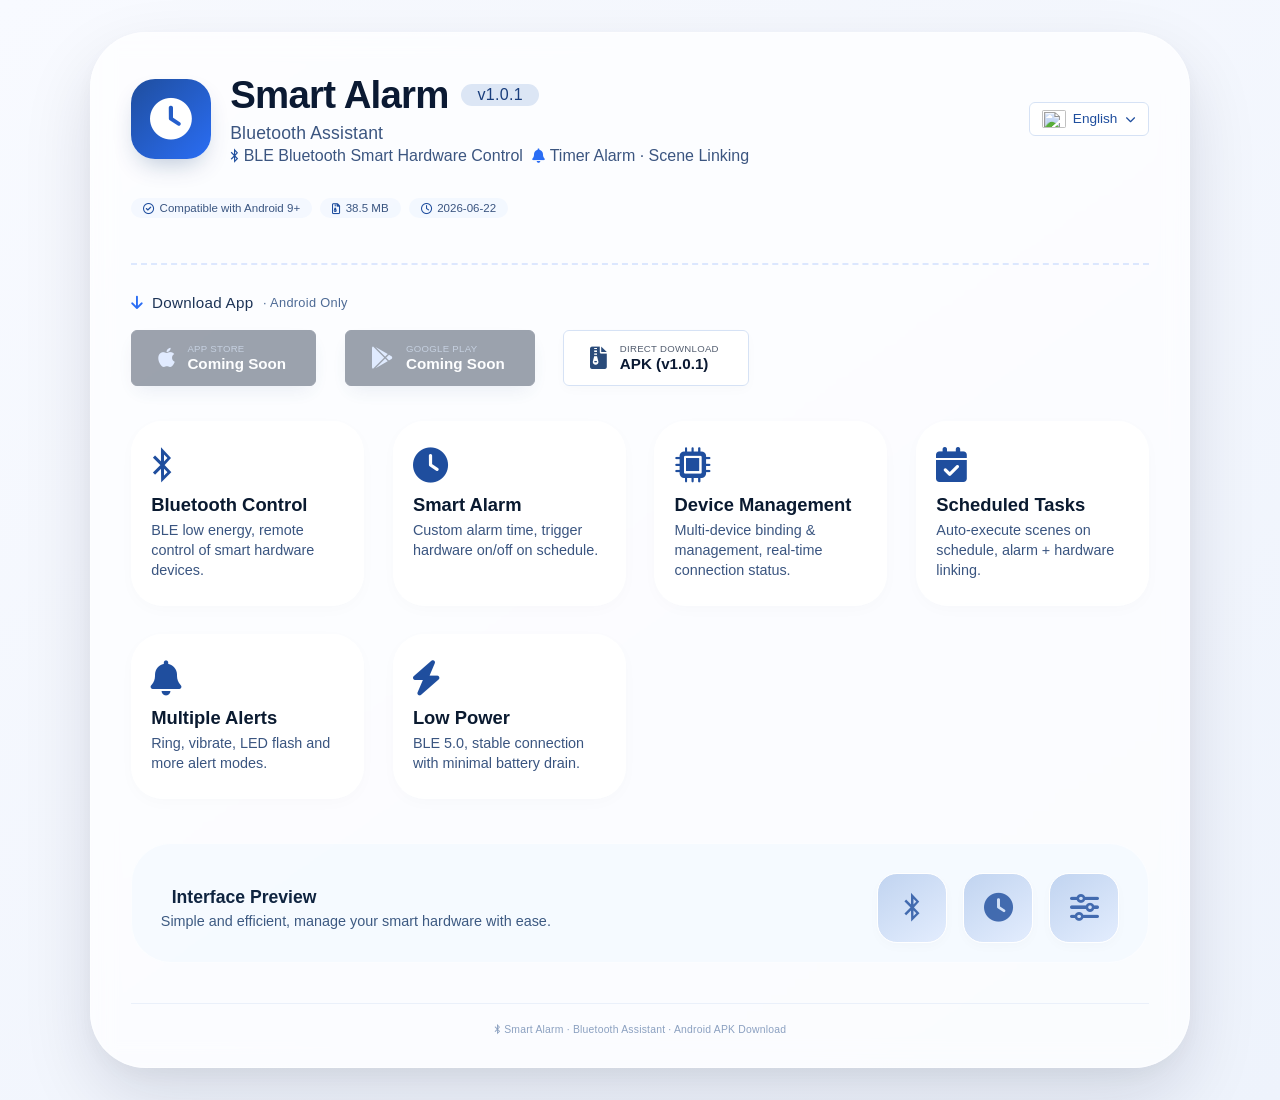
==== commit f59b5a73: "fix-ui" ====
--- a/index.html
+++ b/index.html
@@ -20,8 +20,9 @@
     </div>
     <div class="app-title-group">
       <h1>
-        <span data-i18n="app.title">Smart Alarm · Bluetooth Assistant</span>
+        <span data-i18n="app.title">Smart Alarm</span>
         <small id="app-version">v1.0.1</small>
+        <span class="app-subtitle" data-i18n="app.subtitle">Bluetooth Assistant</span>
       </h1>
       <div class="subhead">
         <span><i class="fab fa-bluetooth-b" style="color:#1f4e9e;"></i> <span data-i18n="app.subhead1">BLE Bluetooth Smart Hardware Control</span></span>
@@ -45,6 +46,44 @@
     </div>
   </header>
 
+
+  <!-- 下载区域 -->
+  <div class="download-section">
+    <div class="download-title">
+      <i class="fas fa-arrow-down"></i> <span data-i18n="download.title">Download App</span>
+      <span style="font-weight:400;font-size:0.8rem;color:#4d6a95;" data-i18n="download.sub">· Android Only</span>
+    </div>
+
+    <div class="download-buttons">
+      <!-- App Store (暂未上架) -->
+      <a class="download-btn primary disabled" href="javascript:void(0)" style="opacity:0.4;pointer-events:none;">
+        <i class="fab fa-apple"></i>
+        <span class="btn-label">
+          <small data-i18n="download.appstore.label">App Store</small>
+          <span data-i18n="download.appstore.status">Coming Soon</span>
+        </span>
+      </a>
+
+      <!-- Google Play (暂未上架) -->
+      <a class="download-btn primary disabled" href="javascript:void(0)" style="opacity:0.4;pointer-events:none;">
+        <i class="fab fa-google-play"></i>
+        <span class="btn-label">
+          <small data-i18n="download.googleplay.label">Google Play</small>
+          <span data-i18n="download.googleplay.status">Coming Soon</span>
+        </span>
+      </a>
+
+      <!-- APK 下载 -->
+      <a id="apk-download-url" class="download-btn secondary" href="apk/com.leo.timer-1.0.1.apk" download>
+        <i class="fas fa-file-archive"></i>
+        <span class="btn-label">
+          <small data-i18n="download.apk.label">Direct Download</small>
+          <span id="apk-name">APK (v1.0.1)</span>
+        </span>
+      </a>
+    </div>
+
+  </div>
 
   <!-- 功能介绍 -->
   <section class="features-grid">
@@ -93,44 +132,6 @@
     </div>
   </div>
 
-  <!-- 下载区域 -->
-  <div class="download-section">
-    <div class="download-title">
-      <i class="fas fa-arrow-down"></i> <span data-i18n="download.title">Download App</span>
-      <span style="font-weight:400;font-size:0.8rem;color:#4d6a95;" data-i18n="download.sub">· Android Only</span>
-    </div>
-
-    <div class="download-buttons">
-      <!-- App Store (暂未上架) -->
-      <a class="download-btn primary disabled" href="javascript:void(0)" style="opacity:0.4;pointer-events:none;">
-        <i class="fab fa-apple"></i>
-        <span class="btn-label">
-          <small data-i18n="download.appstore.label">App Store</small>
-          <span data-i18n="download.appstore.status">Coming Soon</span>
-        </span>
-      </a>
-
-      <!-- Google Play (暂未上架) -->
-      <a class="download-btn primary disabled" href="javascript:void(0)" style="opacity:0.4;pointer-events:none;">
-        <i class="fab fa-google-play"></i>
-        <span class="btn-label">
-          <small data-i18n="download.googleplay.label">Google Play</small>
-          <span data-i18n="download.googleplay.status">Coming Soon</span>
-        </span>
-      </a>
-
-      <!-- APK 下载 -->
-      <a id="apk-download-url" class="download-btn secondary" href="apk/com.leo.timer-1.0.1.apk" download>
-        <i class="fas fa-file-archive"></i>
-        <span class="btn-label">
-          <small data-i18n="download.apk.label">Direct Download</small>
-          <span id="apk-name">APK (v1.0.1)</span>
-        </span>
-      </a>
-    </div>
-
-  </div>
-
   <!-- 底部小字 -->
   <div class="bottom-note">
     <i class="fab fa-bluetooth-b"></i> <span data-i18n="bottom.text">Smart Alarm · Bluetooth Assistant · Android APK Download</span>
--- a/styles.css
+++ b/styles.css
@@ -173,6 +173,16 @@
   letter-spacing: 0.02em;
 }
 
+.app-subtitle {
+  display: block;
+  width: 100%;
+  font-size: 1.1rem;
+  font-weight: 400;
+  color: #3b5580;
+  letter-spacing: 0.01em;
+  margin-top: 0.15rem;
+}
+
 .app-title-group .subhead {
   font-size: 1rem;
   color: #3b5580;
@@ -446,16 +456,44 @@
    响应式
    ============================================================ */
 @media (max-width: 700px) {
-  .app-card { padding: 1.8rem 1.2rem; border-radius: 40px; }
-  .app-title-group h1 { font-size: 1.8rem; }
-  .app-icon { width: 68px; height: 68px; font-size: 2.2rem; }
-  .features-grid { grid-template-columns: 1fr 1fr; gap: 1rem; }
+  body { padding: 0.8rem; }
+  .app-card { padding: 1.5rem 1rem; border-radius: 32px; }
+  .app-title-group h1 { font-size: 1.5rem; }
+  .app-title-group .subhead { font-size: 0.85rem; }
+  .app-icon { width: 56px; height: 56px; font-size: 1.8rem; border-radius: 18px; }
+  .features-grid { grid-template-columns: 1fr 1fr; gap: 0.8rem; }
+  .feature-item { padding: 1rem 0.9rem; border-radius: 24px; }
+  .feature-item .icon { font-size: 1.6rem; }
+  .feature-item h3 { font-size: 1rem; }
+  .feature-item p { font-size: 0.8rem; }
+  .download-section { margin-top: 1rem; padding-top: 1.2rem; }
+  .download-title { font-size: 0.85rem; }
   .download-buttons { flex-direction: column; align-items: stretch; }
-  .download-btn { justify-content: center; }
+  .download-btn { justify-content: center; padding: 0.65rem 1.2rem; font-size: 0.85rem; }
+  .download-btn i { font-size: 1.2rem; }
+  .preview-section { padding: 1.2rem 1rem; border-radius: 28px; }
+  .preview-text h4 { font-size: 0.95rem; }
+  .preview-text p { font-size: 0.8rem; }
+  .thumb { width: 52px; height: 52px; font-size: 1.4rem; border-radius: 14px; }
+  .app-meta-item { font-size: 0.65rem; padding: 0.2rem 0.6rem; }
+  .bottom-note { font-size: 0.6rem; padding-top: 0.8rem; margin-top: 0.8rem; }
 }
 
 @media (max-width: 480px) {
-  .features-grid { grid-template-columns: 1fr; }
-  .preview-thumbnails { justify-content: center; }
-  .app-header { flex-direction: column; align-items: flex-start; }
-}
+  body { padding: 0.4rem; }
+  .app-card { padding: 1.2rem 0.8rem; border-radius: 24px; }
+  .app-header { flex-direction: column; align-items: flex-start; gap: 0.8rem; margin-bottom: 1.5rem; }
+  .app-title-group h1 { font-size: 1.25rem; }
+  .app-title-group h1 small { font-size: 0.75rem; padding: 0.1rem 0.6rem; }
+  .app-title-group .subhead { font-size: 0.75rem; flex-direction: column; align-items: flex-start; gap: 0.3rem; }
+  .features-grid { grid-template-columns: 1fr; gap: 0.7rem; }
+  .feature-item { padding: 0.9rem 0.8rem; border-radius: 20px; }
+  .download-section { margin-top: 0.6rem; padding-top: 1rem; gap: 0.8rem; }
+  .download-title { font-size: 0.8rem; }
+  .download-btn { padding: 0.6rem 1rem; font-size: 0.8rem; }
+  .download-btn .btn-label span { font-size: 0.85rem; }
+  .preview-section { flex-direction: column; align-items: flex-start; padding: 1rem 0.8rem; border-radius: 24px; margin: 1rem 0 1.5rem; }
+  .preview-thumbnails { justify-content: center; width: 100%; }
+  .app-meta { gap: 0.3rem; }
+  .lang-btn { padding: 0.35rem 0.6rem; font-size: 0.75rem; }
+}
